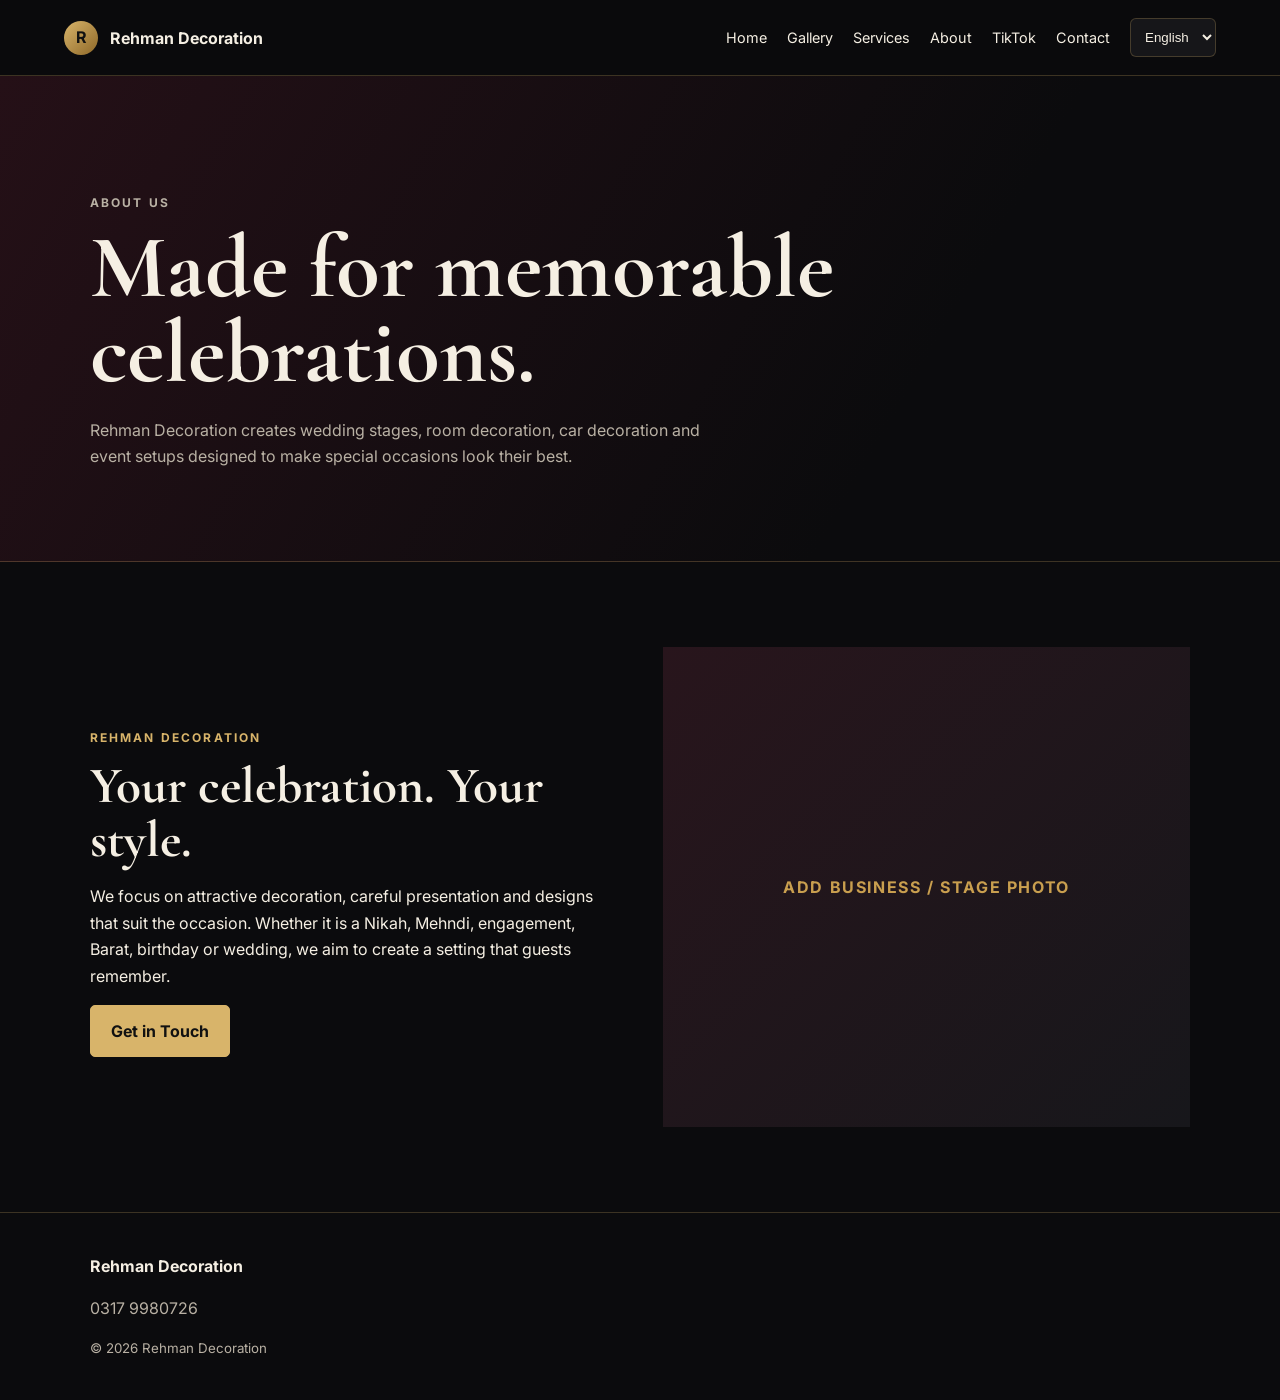
==== about.html @ 7510ce0f "comeplete website" ====
<!doctype html>
<html lang="en">
  <head>
    <meta charset="UTF-8" />
    <meta name="viewport" content="width=device-width,initial-scale=1" />
    <title data-i18n="titleAbout">About | Rehman Decoration</title>
    <link rel="stylesheet" href="css/style.css" />
  </head>
  <body>
    <header class="site-header">
      <a class="logo" href="index.html"><span>R</span> Rehman Decoration</a
      ><button class="menu-toggle">☰</button>
      <nav class="nav">
        <a href="index.html" data-i18n="home">Home</a><a href="gallery.html" data-i18n="gallery">Gallery</a
        ><a href="services.html" data-i18n="services">Services</a><a href="about.html" data-i18n="about">About</a
        ><a href="tiktok.html">TikTok</a><a href="contact.html" data-i18n="contact">Contact</a
        ><select id="languageSelect">
          <option value="en">English</option>
          <option value="ur">اردو</option>
          <option value="ps">پښتو</option>
        </select>
      </nav>
    </header>
    <main>
      <section class="pagehero">
        <p class="eyebrow" data-i18n="aboutEyebrow">ABOUT US</p>
        <h1 data-i18n="aboutTitle">Made for memorable celebrations.</h1>
        <p data-i18n="aboutIntro">
          Rehman Decoration creates wedding stages, room decoration, car
          decoration and event setups designed to make special occasions look
          their best.
        </p>
      </section>
      <section class="section split">
        <div>
          <p class="eyebrow" data-i18n="aboutSectionEyebrow">REHMAN DECORATION</p>
          <h2 data-i18n="aboutSectionTitle">Your celebration. Your style.</h2>
          <p data-i18n="aboutText">
            We focus on attractive decoration, careful presentation and designs
            that suit the occasion. Whether it is a Nikah, Mehndi, engagement,
            Barat, birthday or wedding, we aim to create a setting that guests
            remember.
          </p>
          <a class="btn gold" href="contact.html" data-i18n="getInTouch">Get in Touch</a>
        </div>
        <div class="photo aboutphoto" data-i18n="aboutPhoto">ADD BUSINESS / STAGE PHOTO</div>
      </section>
    </main>
    <footer>
      <strong>Rehman Decoration</strong>
      <p>0317 9980726</p>
      <small>© <span id="year"></span> Rehman Decoration</small>
    </footer>
    <script src="js/script.js"></script>
  </body>
</html>
---- css/style.css ----
@import url('https://fonts.googleapis.com/css2?family=Cormorant+Garamond:wght@500;600;700&family=Inter:wght@400;500;600;700&display=swap');
:root{--bg:#0b0b0d;--surface:#161619;--gold:#d8b46a;--cream:#f5efe3;--muted:#b9b1a4;--line:rgba(216,180,106,.24)}*{box-sizing:border-box}html{scroll-behavior:smooth}body{margin:0;background:var(--bg);color:var(--cream);font-family:Inter,Arial,sans-serif;line-height:1.65}a{color:inherit;text-decoration:none}.site-header{position:sticky;top:0;z-index:5;display:flex;justify-content:space-between;align-items:center;padding:18px 5%;background:rgba(11,11,13,.96);border-bottom:1px solid var(--line);backdrop-filter:blur(12px)}.logo{font-weight:700}.logo span{display:inline-grid;place-items:center;width:34px;height:34px;border-radius:50%;margin-right:8px;background:linear-gradient(135deg,var(--gold),#8e6828);color:#111}.nav{display:flex;align-items:center;gap:20px}.nav a{font-size:.9rem}.nav a:hover{color:var(--gold)}select,input,textarea{background:var(--surface);color:var(--cream);border:1px solid var(--line);border-radius:6px;padding:10px}.menu-toggle{display:none;background:none;border:0;color:var(--cream);font-size:1.7rem}.hero{min-height:78vh;padding:90px 7%;display:flex;align-items:center;background:linear-gradient(90deg,#080808e8,#08080855),radial-gradient(circle at 75% 45%,#572330,#0b0b0d 60%)}.hero>div{max-width:760px}.eyebrow{color:var(--gold);font-size:.75rem;font-weight:700;letter-spacing:.18em}.hero h1,.pagehero h1{font-family:"Cormorant Garamond",serif;font-size:clamp(3.2rem,7vw,6.5rem);line-height:.95;margin:12px 0 22px}.hero p:not(.eyebrow),.pagehero p{color:var(--muted);max-width:650px}.buttons{display:flex;gap:12px;margin-top:28px;flex-wrap:wrap}.btn{display:inline-block;border:1px solid var(--gold);padding:12px 20px;border-radius:5px;font-weight:700}.gold{background:var(--gold);color:#111}.section{max-width:1400px;margin:auto;padding:85px 7%}.section h2,.cta h2{font-family:"Cormorant Garamond",serif;font-size:clamp(2.3rem,4vw,4rem);line-height:1.05;margin:5px 0 15px}.lead{color:var(--muted);max-width:720px}.cards,.gallerygrid,.servicegrid{display:grid;gap:18px}.cards{grid-template-columns:repeat(3,1fr);margin-top:30px}.cards article,.galleryitem,.servicegrid article,.social,.contactcard{background:var(--surface);border:1px solid var(--line)}.cards article{padding-bottom:18px}.cards h3,.cards p{padding:0 20px}.photo{min-height:260px;display:grid;place-items:center;background:linear-gradient(135deg,#28151c,#17171b);color:#c99f4f;letter-spacing:.1em;font-weight:700}.tall{min-height:390px}.cta{margin:0 7% 75px;padding:50px;display:flex;justify-content:space-between;align-items:center;gap:30px;background:linear-gradient(120deg,#32121c,#17171b);border:1px solid var(--line)}.cta p{color:var(--muted)}.pagehero{padding:105px 7% 75px;background:linear-gradient(120deg,#251017,#0b0b0d 70%);border-bottom:1px solid var(--line)}.filters{display:flex;gap:8px;flex-wrap:wrap;margin-bottom:28px}.filter{background:var(--surface);color:var(--cream);border:1px solid var(--line);padding:8px 14px;border-radius:30px}.filter.active{background:var(--gold);color:#111}.gallerygrid{grid-template-columns:repeat(4,1fr)}.galleryitem h3{padding:0 15px 12px}.servicegrid{grid-template-columns:repeat(4,1fr)}.servicegrid article{padding:28px;min-height:220px}.servicegrid span{color:var(--gold)}.servicegrid h2{font-family:"Cormorant Garamond",serif;font-size:2rem}.split,.contactlayout{display:grid;grid-template-columns:1fr 1fr;gap:45px;align-items:center}.aboutphoto{min-height:480px}.social{text-align:center;max-width:550px;margin:auto;padding:65px 25px}.social>div{margin:auto;width:70px;height:70px;border-radius:50%;display:grid;place-items:center;background:var(--gold);color:#111;font-size:2rem}.social h2{font-family:"Cormorant Garamond",serif;font-size:3rem}.contactlayout{align-items:start}.contactlayout form{display:grid;gap:16px}.contactlayout label{display:grid;gap:6px;color:var(--muted)}.contactcard{padding:30px}.contactcard a{display:block;color:var(--gold);padding:12px 0;border-bottom:1px solid var(--line)}footer{padding:40px 7%;border-top:1px solid var(--line);color:var(--muted)}footer strong{color:var(--cream)}footer small{display:block;margin-top:15px}body.rtl{direction:rtl}.rtl .logo span{margin-right:0;margin-left:8px}
@media(max-width:1050px){.gallerygrid,.servicegrid{grid-template-columns:repeat(2,1fr)}}@media(max-width:820px){.menu-toggle{display:block}.nav{display:none;position:absolute;left:0;right:0;top:70px;padding:18px 5%;background:#0b0b0d;flex-direction:column;align-items:stretch}.nav.open{display:flex}.nav a,select{width:100%}.cards,.split,.contactlayout{grid-template-columns:1fr}.cta{flex-direction:column;align-items:flex-start}}@media(max-width:560px){.hero{padding:65px 6%}.section,.pagehero{padding:65px 6%}.hero h1,.pagehero h1{font-size:3.3rem}.gallerygrid,.servicegrid{grid-template-columns:1fr}.cta{margin:0 6% 55px;padding:35px}.buttons .btn{width:100%;text-align:center}.photo.tall{min-height:300px}}
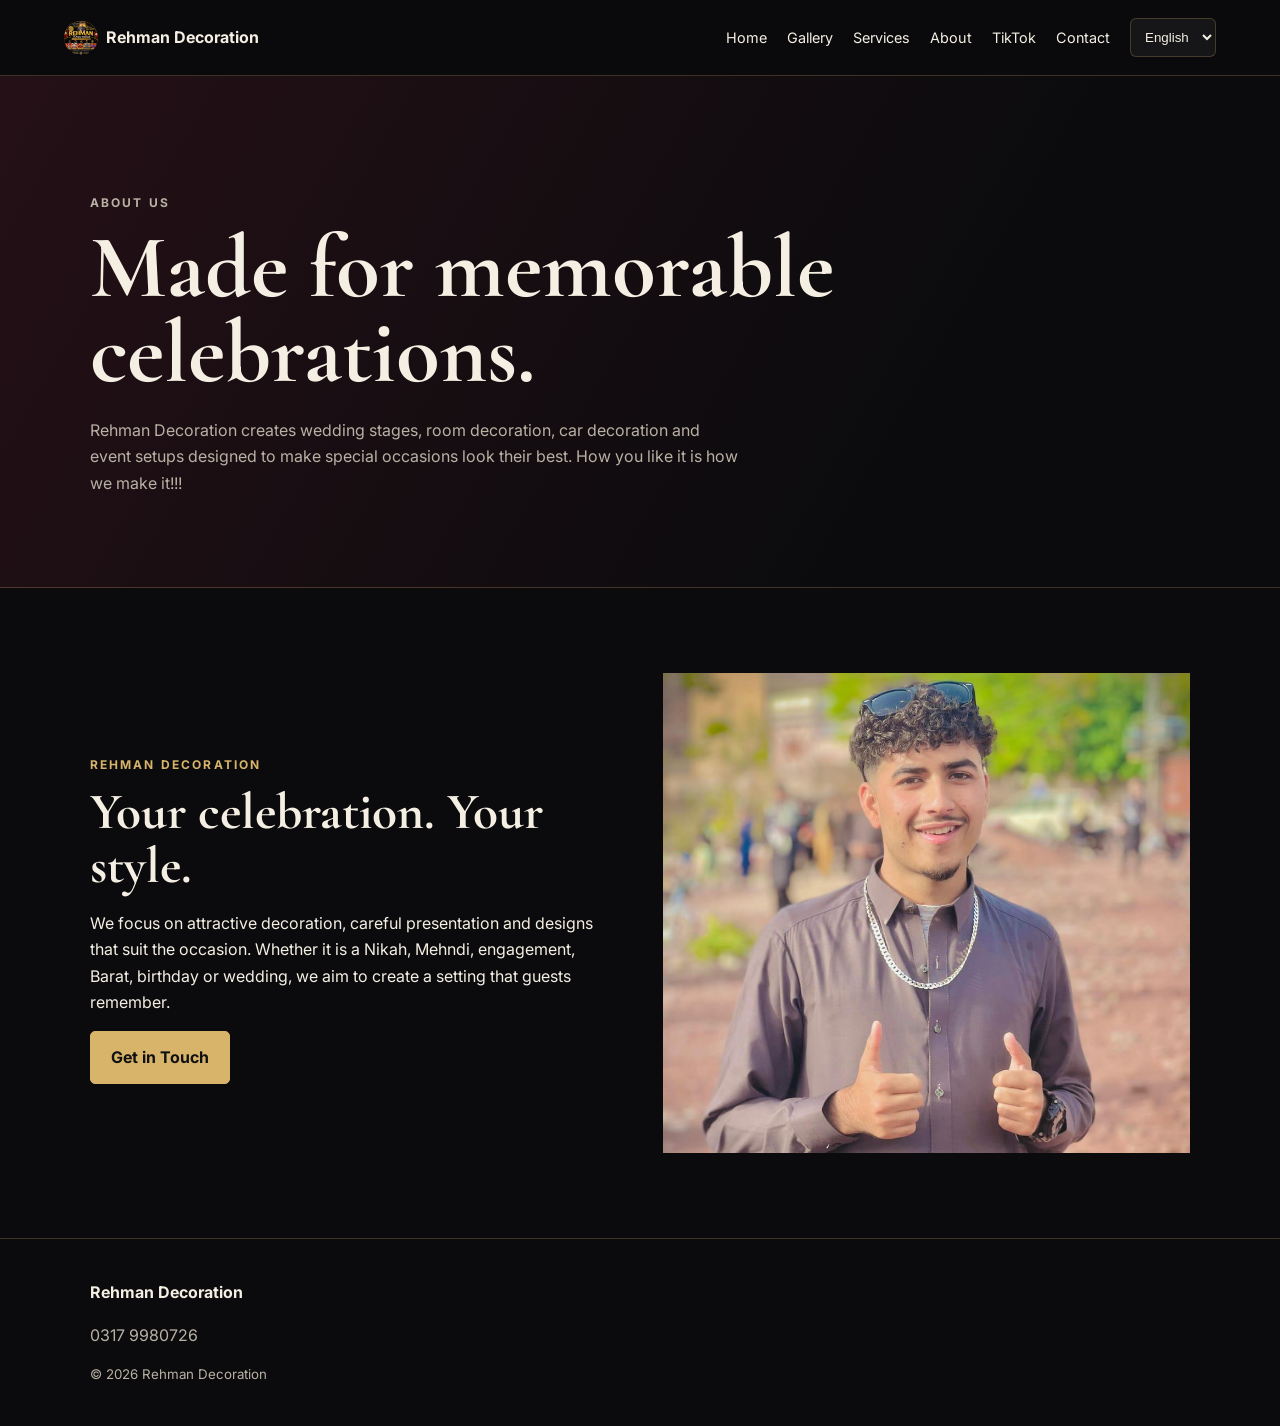
==== commit 956645c9: "final changes" ====
--- a/about.html
+++ b/about.html
@@ -8,7 +8,7 @@
   </head>
   <body>
     <header class="site-header">
-      <a class="logo" href="index.html"><span>R</span> Rehman Decoration</a
+      <a class="logo" href="index.html"><img src="images/logo.jpeg" alt="" /> Rehman Decoration</a
       ><button class="menu-toggle">☰</button>
       <nav class="nav">
         <a href="index.html" data-i18n="home">Home</a><a href="gallery.html" data-i18n="gallery">Gallery</a
@@ -28,7 +28,7 @@
         <p data-i18n="aboutIntro">
           Rehman Decoration creates wedding stages, room decoration, car
           decoration and event setups designed to make special occasions look
-          their best.
+          their best. How you like it is how we make it!!!
         </p>
       </section>
       <section class="section split">
@@ -43,7 +43,11 @@
           </p>
           <a class="btn gold" href="contact.html" data-i18n="getInTouch">Get in Touch</a>
         </div>
-        <div class="photo aboutphoto" data-i18n="aboutPhoto">ADD BUSINESS / STAGE PHOTO</div>
+        <img
+          class="photo aboutphoto"
+          src="images/Shahid.jpeg"
+          alt="Shahid of Rehman Decoration"
+        />
       </section>
     </main>
     <footer>
--- a/css/style.css
+++ b/css/style.css
@@ -1,3 +1,411 @@
-@import url('https://fonts.googleapis.com/css2?family=Cormorant+Garamond:wght@500;600;700&family=Inter:wght@400;500;600;700&display=swap');
-:root{--bg:#0b0b0d;--surface:#161619;--gold:#d8b46a;--cream:#f5efe3;--muted:#b9b1a4;--line:rgba(216,180,106,.24)}*{box-sizing:border-box}html{scroll-behavior:smooth}body{margin:0;background:var(--bg);color:var(--cream);font-family:Inter,Arial,sans-serif;line-height:1.65}a{color:inherit;text-decoration:none}.site-header{position:sticky;top:0;z-index:5;display:flex;justify-content:space-between;align-items:center;padding:18px 5%;background:rgba(11,11,13,.96);border-bottom:1px solid var(--line);backdrop-filter:blur(12px)}.logo{font-weight:700}.logo span{display:inline-grid;place-items:center;width:34px;height:34px;border-radius:50%;margin-right:8px;background:linear-gradient(135deg,var(--gold),#8e6828);color:#111}.nav{display:flex;align-items:center;gap:20px}.nav a{font-size:.9rem}.nav a:hover{color:var(--gold)}select,input,textarea{background:var(--surface);color:var(--cream);border:1px solid var(--line);border-radius:6px;padding:10px}.menu-toggle{display:none;background:none;border:0;color:var(--cream);font-size:1.7rem}.hero{min-height:78vh;padding:90px 7%;display:flex;align-items:center;background:linear-gradient(90deg,#080808e8,#08080855),radial-gradient(circle at 75% 45%,#572330,#0b0b0d 60%)}.hero>div{max-width:760px}.eyebrow{color:var(--gold);font-size:.75rem;font-weight:700;letter-spacing:.18em}.hero h1,.pagehero h1{font-family:"Cormorant Garamond",serif;font-size:clamp(3.2rem,7vw,6.5rem);line-height:.95;margin:12px 0 22px}.hero p:not(.eyebrow),.pagehero p{color:var(--muted);max-width:650px}.buttons{display:flex;gap:12px;margin-top:28px;flex-wrap:wrap}.btn{display:inline-block;border:1px solid var(--gold);padding:12px 20px;border-radius:5px;font-weight:700}.gold{background:var(--gold);color:#111}.section{max-width:1400px;margin:auto;padding:85px 7%}.section h2,.cta h2{font-family:"Cormorant Garamond",serif;font-size:clamp(2.3rem,4vw,4rem);line-height:1.05;margin:5px 0 15px}.lead{color:var(--muted);max-width:720px}.cards,.gallerygrid,.servicegrid{display:grid;gap:18px}.cards{grid-template-columns:repeat(3,1fr);margin-top:30px}.cards article,.galleryitem,.servicegrid article,.social,.contactcard{background:var(--surface);border:1px solid var(--line)}.cards article{padding-bottom:18px}.cards h3,.cards p{padding:0 20px}.photo{min-height:260px;display:grid;place-items:center;background:linear-gradient(135deg,#28151c,#17171b);color:#c99f4f;letter-spacing:.1em;font-weight:700}.tall{min-height:390px}.cta{margin:0 7% 75px;padding:50px;display:flex;justify-content:space-between;align-items:center;gap:30px;background:linear-gradient(120deg,#32121c,#17171b);border:1px solid var(--line)}.cta p{color:var(--muted)}.pagehero{padding:105px 7% 75px;background:linear-gradient(120deg,#251017,#0b0b0d 70%);border-bottom:1px solid var(--line)}.filters{display:flex;gap:8px;flex-wrap:wrap;margin-bottom:28px}.filter{background:var(--surface);color:var(--cream);border:1px solid var(--line);padding:8px 14px;border-radius:30px}.filter.active{background:var(--gold);color:#111}.gallerygrid{grid-template-columns:repeat(4,1fr)}.galleryitem h3{padding:0 15px 12px}.servicegrid{grid-template-columns:repeat(4,1fr)}.servicegrid article{padding:28px;min-height:220px}.servicegrid span{color:var(--gold)}.servicegrid h2{font-family:"Cormorant Garamond",serif;font-size:2rem}.split,.contactlayout{display:grid;grid-template-columns:1fr 1fr;gap:45px;align-items:center}.aboutphoto{min-height:480px}.social{text-align:center;max-width:550px;margin:auto;padding:65px 25px}.social>div{margin:auto;width:70px;height:70px;border-radius:50%;display:grid;place-items:center;background:var(--gold);color:#111;font-size:2rem}.social h2{font-family:"Cormorant Garamond",serif;font-size:3rem}.contactlayout{align-items:start}.contactlayout form{display:grid;gap:16px}.contactlayout label{display:grid;gap:6px;color:var(--muted)}.contactcard{padding:30px}.contactcard a{display:block;color:var(--gold);padding:12px 0;border-bottom:1px solid var(--line)}footer{padding:40px 7%;border-top:1px solid var(--line);color:var(--muted)}footer strong{color:var(--cream)}footer small{display:block;margin-top:15px}body.rtl{direction:rtl}.rtl .logo span{margin-right:0;margin-left:8px}
-@media(max-width:1050px){.gallerygrid,.servicegrid{grid-template-columns:repeat(2,1fr)}}@media(max-width:820px){.menu-toggle{display:block}.nav{display:none;position:absolute;left:0;right:0;top:70px;padding:18px 5%;background:#0b0b0d;flex-direction:column;align-items:stretch}.nav.open{display:flex}.nav a,select{width:100%}.cards,.split,.contactlayout{grid-template-columns:1fr}.cta{flex-direction:column;align-items:flex-start}}@media(max-width:560px){.hero{padding:65px 6%}.section,.pagehero{padding:65px 6%}.hero h1,.pagehero h1{font-size:3.3rem}.gallerygrid,.servicegrid{grid-template-columns:1fr}.cta{margin:0 6% 55px;padding:35px}.buttons .btn{width:100%;text-align:center}.photo.tall{min-height:300px}}
+@import url("https://fonts.googleapis.com/css2?family=Cormorant+Garamond:wght@500;600;700&family=Inter:wght@400;500;600;700&display=swap");
+:root {
+  --bg: #0b0b0d;
+  --surface: #161619;
+  --gold: #d8b46a;
+  --cream: #f5efe3;
+  --muted: #b9b1a4;
+  --line: rgba(216, 180, 106, 0.24);
+}
+* {
+  box-sizing: border-box;
+}
+html {
+  scroll-behavior: smooth;
+}
+body {
+  margin: 0;
+  background: var(--bg);
+  color: var(--cream);
+  font-family: Inter, Arial, sans-serif;
+  line-height: 1.65;
+}
+a {
+  color: inherit;
+  text-decoration: none;
+}
+.site-header {
+  position: sticky;
+  top: 0;
+  z-index: 5;
+  display: flex;
+  justify-content: space-between;
+  align-items: center;
+  padding: 18px 5%;
+  background: rgba(11, 11, 13, 0.96);
+  border-bottom: 1px solid var(--line);
+  backdrop-filter: blur(12px);
+}
+.logo {
+  display: flex;
+  align-items: center;
+  gap: 8px;
+  font-weight: 700;
+}
+.logo img {
+  display: block;
+  width: 34px;
+  height: 34px;
+  border-radius: 50%;
+  object-fit: cover;
+}
+.nav {
+  display: flex;
+  align-items: center;
+  gap: 20px;
+}
+.nav a {
+  font-size: 0.9rem;
+}
+.nav a:hover {
+  color: var(--gold);
+}
+select,
+input,
+textarea {
+  background: var(--surface);
+  color: var(--cream);
+  border: 1px solid var(--line);
+  border-radius: 6px;
+  padding: 10px;
+}
+.menu-toggle {
+  display: none;
+  background: none;
+  border: 0;
+  color: var(--cream);
+  font-size: 1.7rem;
+}
+.hero {
+  min-height: 78vh;
+  padding: 90px 7%;
+  display: flex;
+  align-items: center;
+  justify-content: space-between;
+  gap: 48px;
+  background:
+    linear-gradient(90deg, #080808e8, #08080855),
+    radial-gradient(circle at 75% 45%, #572330, #0b0b0d 60%);
+}
+.hero > div {
+  max-width: 700px;
+}
+.hero-image {
+  display: block;
+  flex: 0 1 360px;
+  width: min(32vw, 360px);
+  height: clamp(320px, 38vw, 460px);
+  object-fit: cover;
+  object-position: center;
+  border: 1px solid var(--line);
+  border-radius: 28px;
+  box-shadow: 0 20px 55px rgba(0, 0, 0, 0.4);
+}
+.eyebrow {
+  color: var(--gold);
+  font-size: 0.75rem;
+  font-weight: 700;
+  letter-spacing: 0.18em;
+}
+.hero h1,
+.pagehero h1 {
+  font-family: "Cormorant Garamond", serif;
+  font-size: clamp(3.2rem, 7vw, 6.5rem);
+  line-height: 0.95;
+  margin: 12px 0 22px;
+}
+.hero p:not(.eyebrow),
+.pagehero p {
+  color: var(--muted);
+  max-width: 650px;
+}
+.buttons {
+  display: flex;
+  gap: 12px;
+  margin-top: 28px;
+  flex-wrap: wrap;
+}
+.btn {
+  display: inline-block;
+  border: 1px solid var(--gold);
+  padding: 12px 20px;
+  border-radius: 5px;
+  font-weight: 700;
+}
+.gold {
+  background: var(--gold);
+  color: #111;
+}
+.section {
+  max-width: 1400px;
+  margin: auto;
+  padding: 85px 7%;
+}
+.section h2,
+.cta h2 {
+  font-family: "Cormorant Garamond", serif;
+  font-size: clamp(2.3rem, 4vw, 4rem);
+  line-height: 1.05;
+  margin: 5px 0 15px;
+}
+.lead {
+  color: var(--muted);
+  max-width: 720px;
+}
+.cards,
+.gallerygrid,
+.servicegrid {
+  display: grid;
+  gap: 18px;
+}
+.cards {
+  grid-template-columns: repeat(3, 1fr);
+  margin-top: 30px;
+}
+.cards article,
+.galleryitem,
+.servicegrid article,
+.social,
+.contactcard {
+  background: var(--surface);
+  border: 1px solid var(--line);
+}
+.cards article {
+  padding-bottom: 18px;
+}
+.cards img.photo {
+  display: block;
+  width: 100%;
+  height: 260px;
+  object-fit: cover;
+}
+.cards img.room-card-photo {
+  object-position: center 40%;
+}
+.cards h3,
+.cards p {
+  padding: 0 20px;
+}
+.photo {
+  min-height: 260px;
+  display: grid;
+  place-items: center;
+  background: linear-gradient(135deg, #28151c, #17171b);
+  color: #c99f4f;
+  letter-spacing: 0.1em;
+  font-weight: 700;
+}
+.tall {
+  min-height: 390px;
+}
+.cta {
+  margin: 0 7% 75px;
+  padding: 50px;
+  display: flex;
+  justify-content: space-between;
+  align-items: center;
+  gap: 30px;
+  background: linear-gradient(120deg, #32121c, #17171b);
+  border: 1px solid var(--line);
+}
+.cta p {
+  color: var(--muted);
+}
+.pagehero {
+  padding: 105px 7% 75px;
+  background: linear-gradient(120deg, #251017, #0b0b0d 70%);
+  border-bottom: 1px solid var(--line);
+}
+.filters {
+  display: flex;
+  gap: 8px;
+  flex-wrap: wrap;
+  margin-bottom: 28px;
+}
+.filter {
+  background: var(--surface);
+  color: var(--cream);
+  border: 1px solid var(--line);
+  padding: 8px 14px;
+  border-radius: 30px;
+}
+.filter.active {
+  background: var(--gold);
+  color: #111;
+}
+.gallerygrid {
+  grid-template-columns: repeat(4, 1fr);
+}
+.galleryitem img.photo {
+  display: block;
+  width: 100%;
+  height: 390px;
+  object-fit: cover;
+}
+.galleryitem h3 {
+  padding: 0 15px 12px;
+}
+.servicegrid {
+  grid-template-columns: repeat(4, 1fr);
+}
+.servicegrid article {
+  padding: 28px;
+  min-height: 220px;
+}
+.servicegrid span {
+  color: var(--gold);
+}
+.servicegrid h2 {
+  font-family: "Cormorant Garamond", serif;
+  font-size: 2rem;
+}
+.split,
+.contactlayout {
+  display: grid;
+  grid-template-columns: 1fr 1fr;
+  gap: 45px;
+  align-items: center;
+}
+.aboutphoto {
+  display: block;
+  width: 100%;
+  height: 480px;
+  object-fit: cover;
+  object-position: center 20%;
+}
+.social {
+  text-align: center;
+  max-width: 550px;
+  margin: auto;
+  padding: 65px 25px;
+}
+.social > div {
+  margin: auto;
+  width: 70px;
+  height: 70px;
+  border-radius: 50%;
+  display: grid;
+  place-items: center;
+  background: var(--gold);
+  color: #111;
+  font-size: 2rem;
+}
+.social h2 {
+  font-family: "Cormorant Garamond", serif;
+  font-size: 3rem;
+}
+.contactlayout {
+  align-items: start;
+}
+.contactlayout form {
+  display: grid;
+  gap: 16px;
+}
+.contactlayout label {
+  display: grid;
+  gap: 6px;
+  color: var(--muted);
+}
+.contactcard {
+  padding: 30px;
+}
+.contactcard a {
+  display: block;
+  color: var(--gold);
+  padding: 12px 0;
+  border-bottom: 1px solid var(--line);
+}
+footer {
+  padding: 40px 7%;
+  border-top: 1px solid var(--line);
+  color: var(--muted);
+}
+footer strong {
+  color: var(--cream);
+}
+footer small {
+  display: block;
+  margin-top: 15px;
+}
+body.rtl {
+  direction: rtl;
+}
+@media (max-width: 1050px) {
+  .gallerygrid,
+  .servicegrid {
+    grid-template-columns: repeat(2, 1fr);
+  }
+}
+@media (max-width: 820px) {
+  .hero {
+    flex-direction: column;
+    align-items: flex-start;
+    gap: 36px;
+  }
+  .hero-image {
+    width: min(100%, 360px);
+    height: 380px;
+    align-self: center;
+  }
+  .menu-toggle {
+    display: block;
+  }
+  .nav {
+    display: none;
+    position: absolute;
+    left: 0;
+    right: 0;
+    top: 70px;
+    padding: 18px 5%;
+    background: #0b0b0d;
+    flex-direction: column;
+    align-items: stretch;
+  }
+  .nav.open {
+    display: flex;
+  }
+  .nav a,
+  select {
+    width: 100%;
+  }
+  .cards,
+  .split,
+  .contactlayout {
+    grid-template-columns: 1fr;
+  }
+  .aboutphoto {
+    height: 360px;
+  }
+  .cta {
+    flex-direction: column;
+    align-items: flex-start;
+  }
+}
+@media (max-width: 560px) {
+  .hero {
+    padding: 65px 6%;
+  }
+  .section,
+  .pagehero {
+    padding: 65px 6%;
+  }
+  .hero h1,
+  .pagehero h1 {
+    font-size: 3.3rem;
+  }
+  .gallerygrid,
+  .servicegrid {
+    grid-template-columns: 1fr;
+  }
+  .cta {
+    margin: 0 6% 55px;
+    padding: 35px;
+  }
+  .buttons .btn {
+    width: 100%;
+    text-align: center;
+  }
+  .photo.tall {
+    min-height: 300px;
+  }
+}
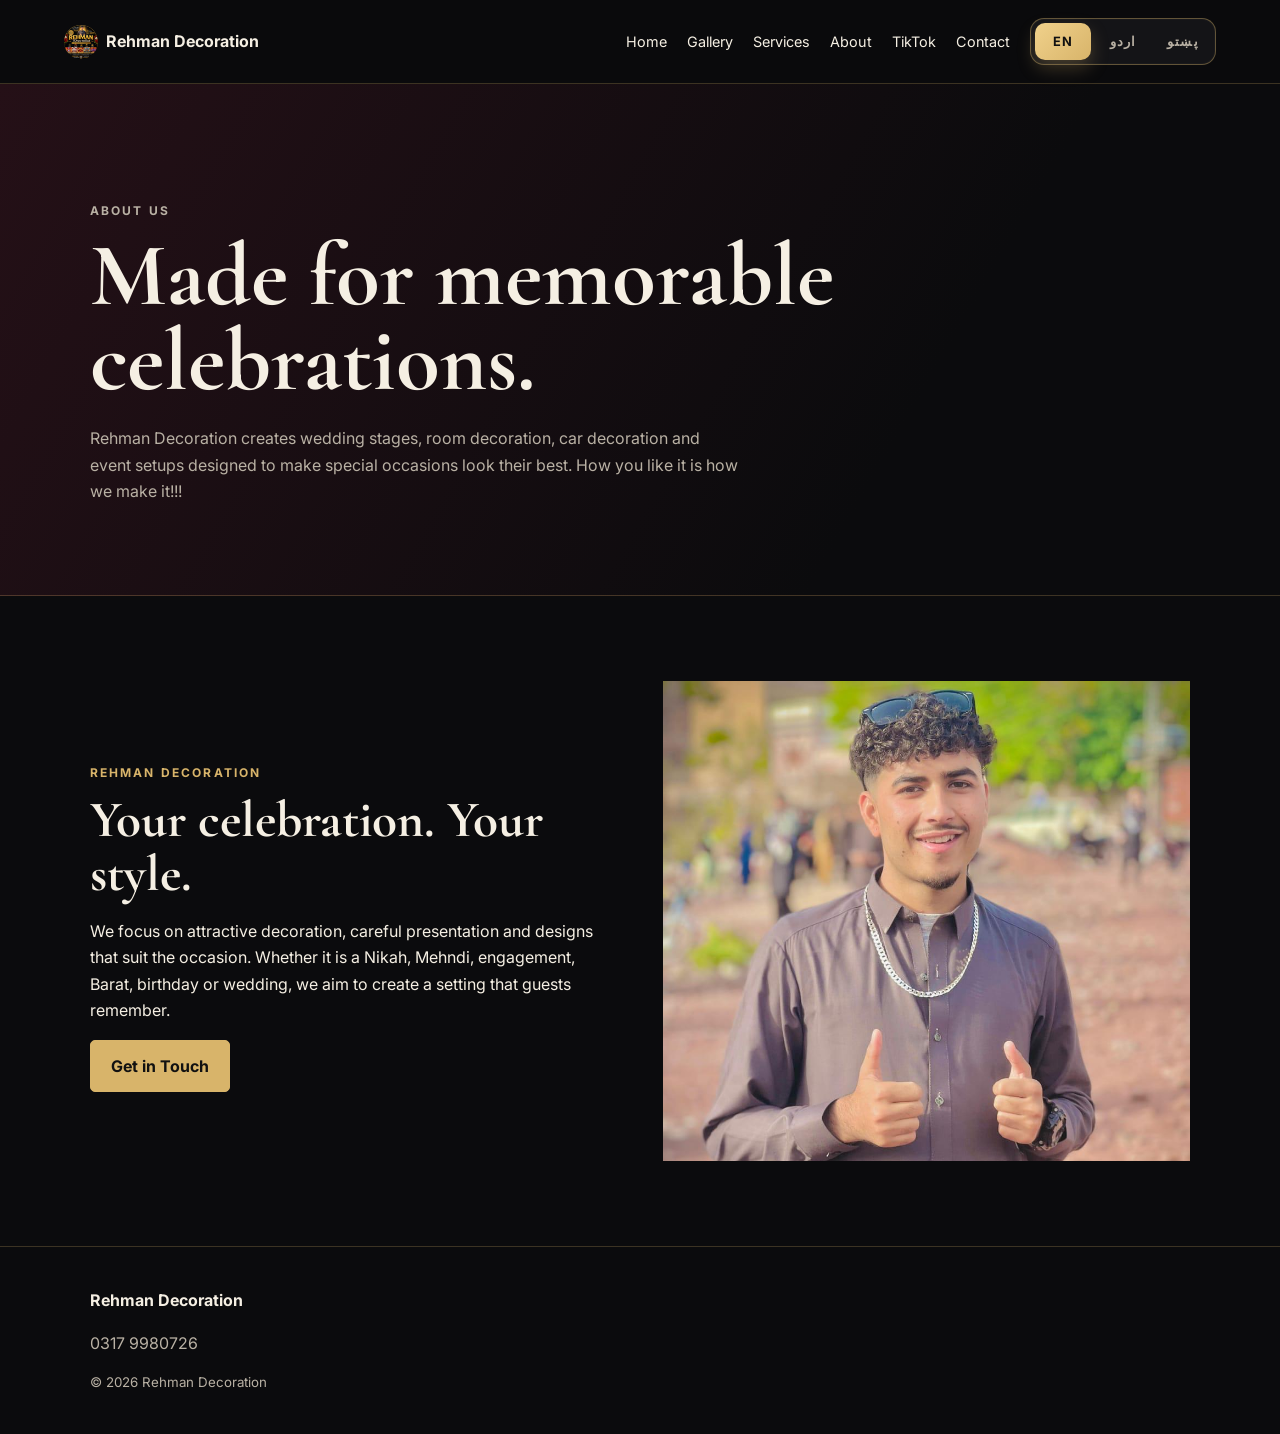
==== commit fcd9b626: "button" ====
--- a/about.html
+++ b/about.html
@@ -14,7 +14,12 @@
         <a href="index.html" data-i18n="home">Home</a><a href="gallery.html" data-i18n="gallery">Gallery</a
         ><a href="services.html" data-i18n="services">Services</a><a href="about.html" data-i18n="about">About</a
         ><a href="tiktok.html">TikTok</a><a href="contact.html" data-i18n="contact">Contact</a
-        ><select id="languageSelect">
+        ><div class="language-switch" aria-label="Language switch">
+          <button class="lang-option active" type="button" data-lang="en" aria-label="English" aria-pressed="true">EN</button>
+          <button class="lang-option" type="button" data-lang="ur" aria-label="اردو" aria-pressed="false">اردو</button>
+          <button class="lang-option" type="button" data-lang="ps" aria-label="پښتو" aria-pressed="false">پښتو</button>
+        </div>
+        <select id="languageSelect" aria-label="Language" hidden>
           <option value="en">English</option>
           <option value="ur">اردو</option>
           <option value="ps">پښتو</option>
--- a/css/style.css
+++ b/css/style.css
@@ -60,6 +60,41 @@
 .nav a:hover {
   color: var(--gold);
 }
+.language-switch {
+  display: inline-flex;
+  align-items: center;
+  gap: 4px;
+  padding: 4px;
+  border-radius: 14px;
+  border: 1px solid rgba(216, 180, 106, 0.4);
+  background: rgba(22, 22, 25, 0.95);
+  box-shadow: inset 0 0 0 1px rgba(255, 255, 255, 0.02);
+}
+.lang-option {
+  border: 0;
+  background: transparent;
+  color: var(--muted);
+  font: inherit;
+  font-size: 0.8rem;
+  font-weight: 700;
+  letter-spacing: 0.08em;
+  padding: 8px 12px;
+  min-width: 56px;
+  border-radius: 10px;
+  cursor: pointer;
+  transition: all 0.2s ease;
+}
+.lang-option.active {
+  background: linear-gradient(135deg, #f0d18b, var(--gold));
+  color: #111;
+  box-shadow: 0 8px 18px rgba(216, 180, 106, 0.25);
+}
+.lang-option:hover {
+  color: var(--cream);
+}
+.lang-option.active:hover {
+  color: #111;
+}
 select,
 input,
 textarea {
@@ -177,7 +212,8 @@
   display: block;
   width: 100%;
   height: 260px;
-  object-fit: cover;
+  object-fit: contain;
+  background: var(--surface);
 }
 .cards img.room-card-photo {
   object-position: center 40%;
@@ -240,7 +276,9 @@
   display: block;
   width: 100%;
   height: 390px;
-  object-fit: cover;
+  object-fit: contain;
+  object-position: center;
+  background: var(--surface);
 }
 .galleryitem h3 {
   padding: 0 15px 12px;
@@ -365,8 +403,12 @@
     display: flex;
   }
   .nav a,
-  select {
+  select,
+  .language-switch {
     width: 100%;
+  }
+  .language-switch {
+    justify-content: space-between;
   }
   .cards,
   .split,
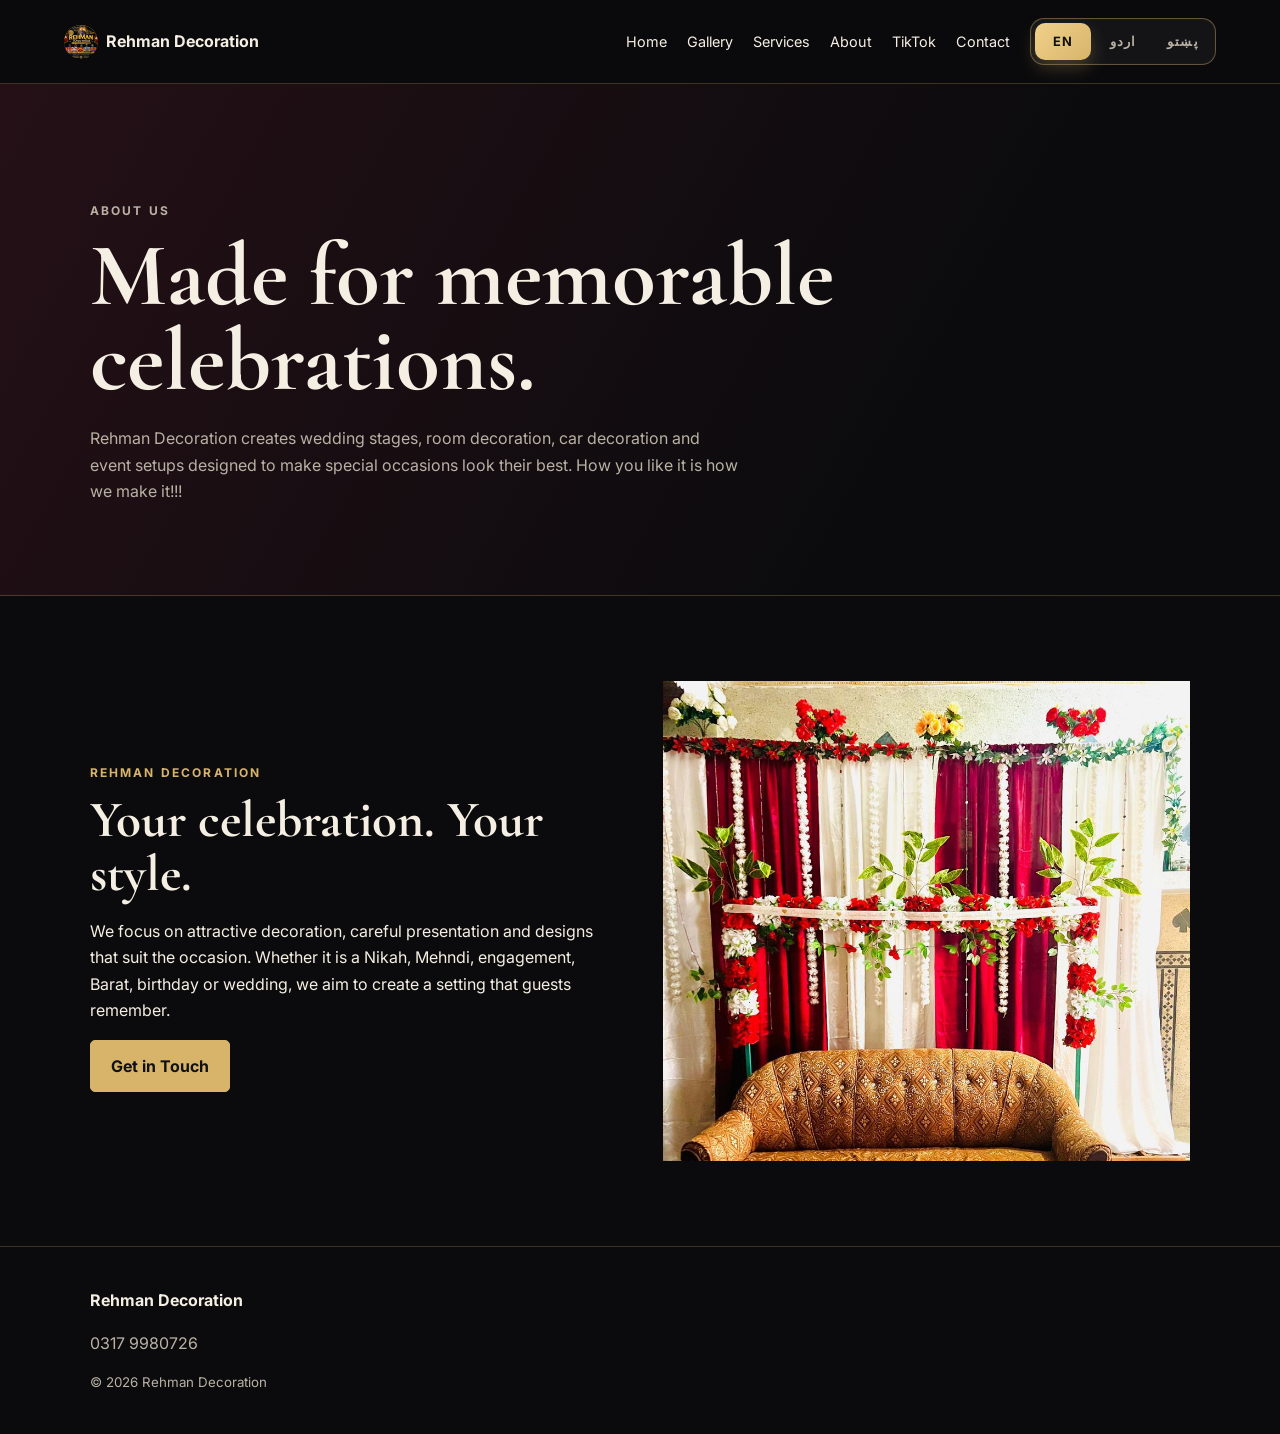
==== commit 535ac521: "final touches ( hopefully)" ====
--- a/about.html
+++ b/about.html
@@ -8,7 +8,7 @@
   </head>
   <body>
     <header class="site-header">
-      <a class="logo" href="index.html"><img src="images/logo.jpeg" alt="" /> Rehman Decoration</a
+      <a class="logo" href="index.html"><img data-managed-image="brand.logo" src="images/logo.jpeg" alt="" /> Rehman Decoration</a
       ><button class="menu-toggle">☰</button>
       <nav class="nav">
         <a href="index.html" data-i18n="home">Home</a><a href="gallery.html" data-i18n="gallery">Gallery</a
@@ -50,6 +50,7 @@
         </div>
         <img
           class="photo aboutphoto"
+          data-managed-image="about.main"
           src="images/Shahid.jpeg"
           alt="Shahid of Rehman Decoration"
         />
@@ -61,5 +62,6 @@
       <small>© <span id="year"></span> Rehman Decoration</small>
     </footer>
     <script src="js/script.js"></script>
+    <script src="js/media.js"></script>
   </body>
 </html>
